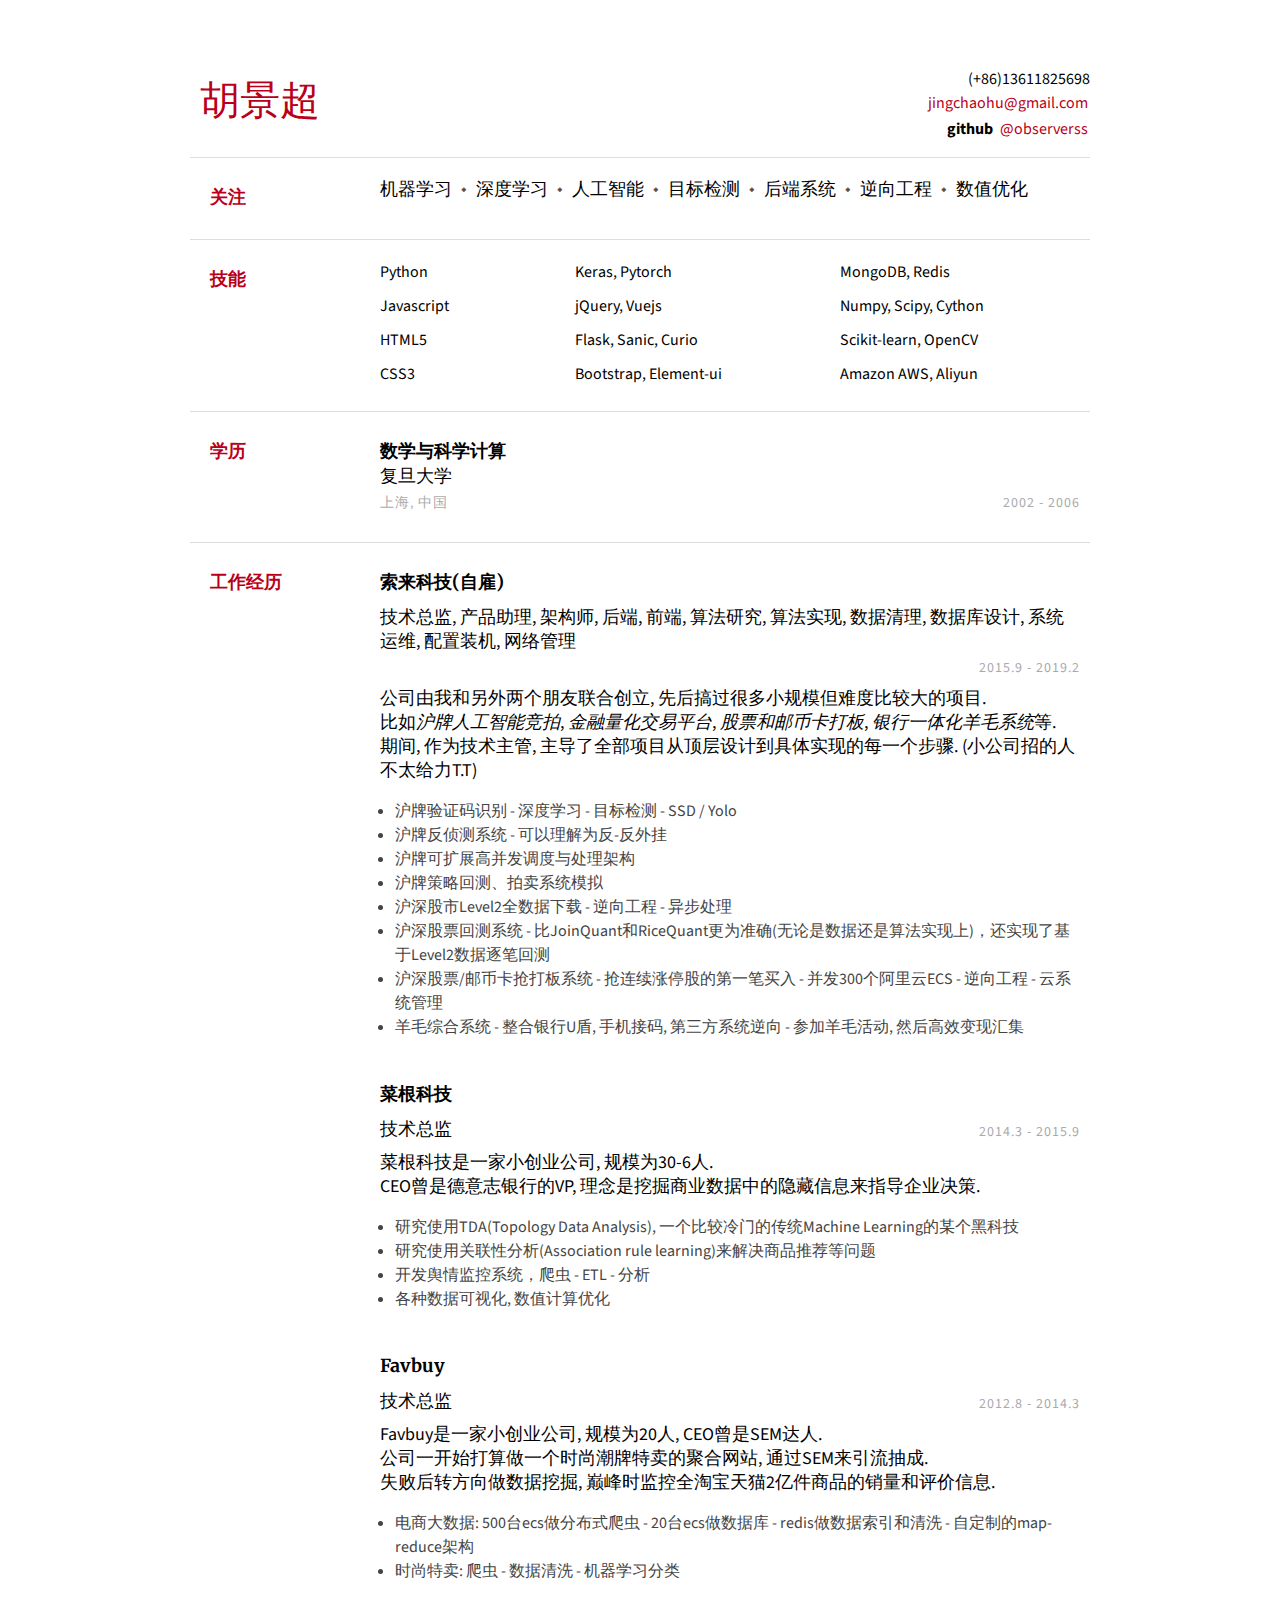
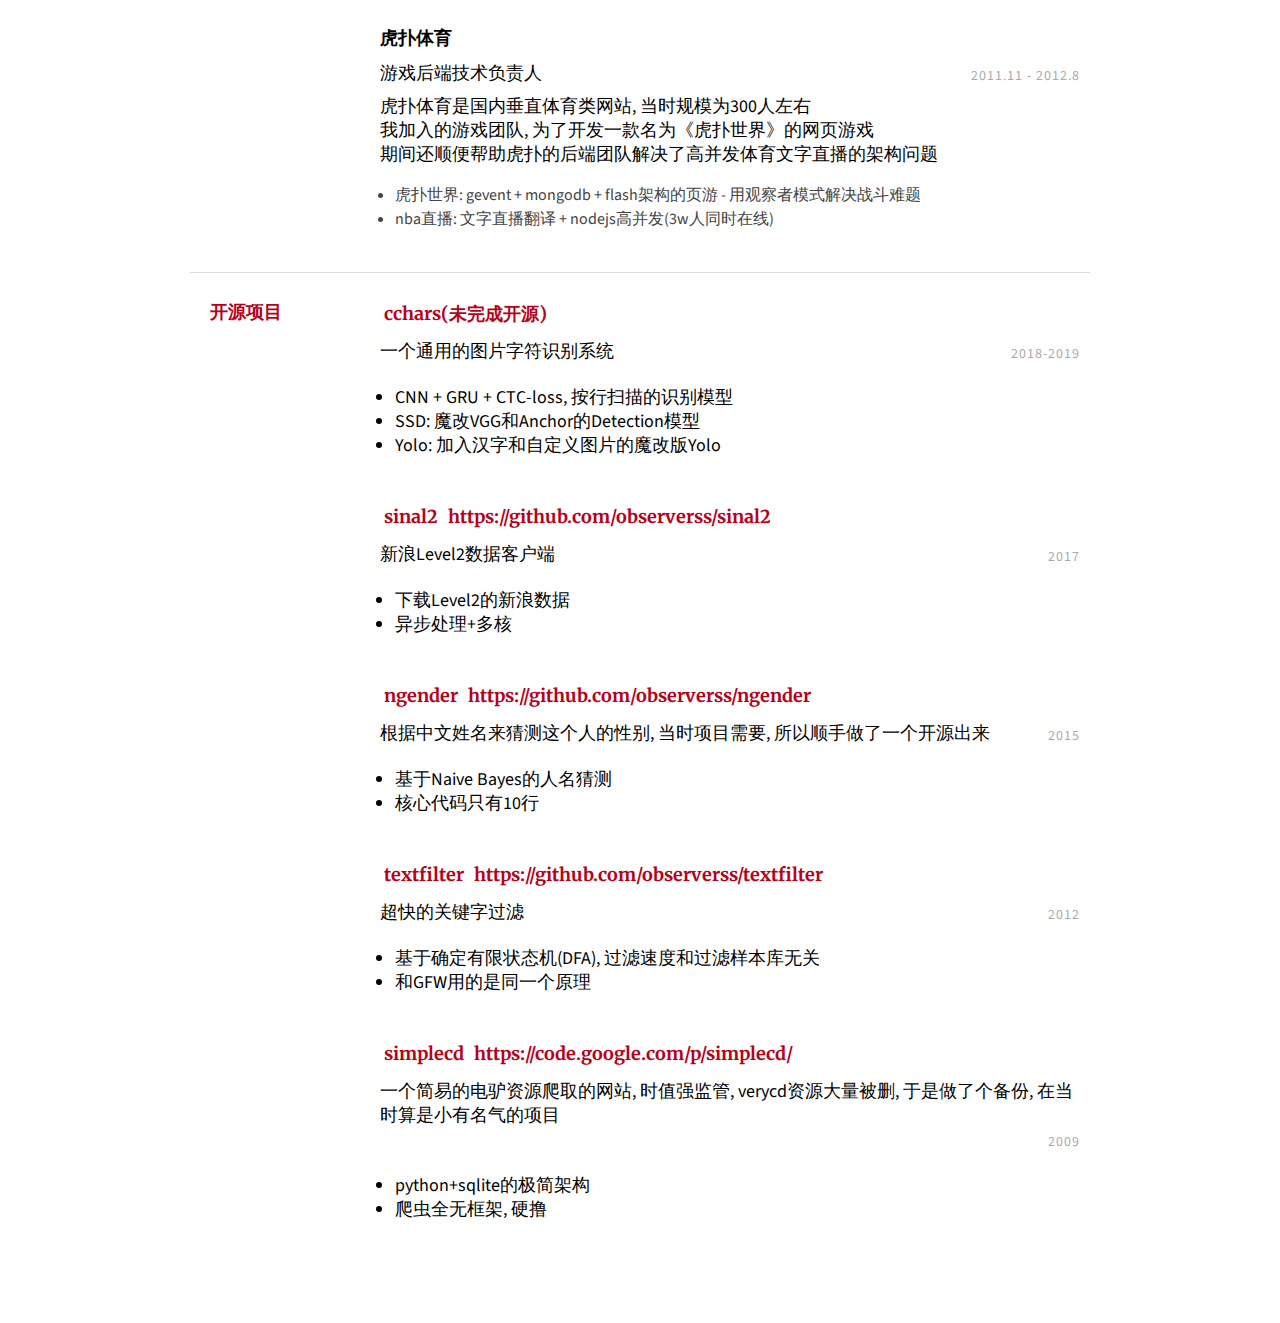
==== index.html @ ae545321 "add resume" ====
<!doctype html>
<html lang="en">

<head>
    <meta charset="UTF-8">
    <title>胡景超 - 简历</title>
    <link rel="stylesheet" href="stylecn.css">
    <link href="https://fonts.googleapis.com/css?family=Merriweather:300,400,700|Source+Sans+Pro:400,400i"
        rel="stylesheet">

<body>
    <div class="page">
        <div class="section row">
            <h1 class="col"><span style="font-weight:500">胡景超</span></h1>
            <div class="contact-info col-right">
                <div>(+86)13611825698</div>
                <div><a href="mailto:jingchaohu@gmail.com">jingchaohu@gmail.com</a></div>
                <div><span style="font-weight:700">github</span> <a href="https://github.com/observerss"
                        target="_blank">@observerss</a></div>
            </div>
        </div>
        <div class="section row">
            <h2 class="col">关注</h2>
            <div class="section-text col-right">
                <span class="key">机器学习</span>
                <span class="key">深度学习</span>
                <span class="key">人工智能</span>
                <span class="key">目标检测</span>
                <span class="key">后端系统</span>
                <span class="key">逆向工程</span>
                <span class="key">数值优化</span>
            </div>
        </div>
        <div class="section row">
            <h2 class="col">技能</h2>
            <div class="section-text col-right row">
                <ul class="skills" style="width:25%">
                    <li>Python</li>
                    <li>Javascript</li>
                    <li>HTML5</li>
                    <li>CSS3</li>
                </ul>
                <ul class="skills" style="width:35%">
                    <li>Keras, Pytorch</li>
                    <li>jQuery, Vuejs</li>
                    <li>Flask, Sanic, Curio</li>
                    <li>Bootstrap, Element-ui</li>

                </ul>
                <ul class="skills">
                    <li>MongoDB, Redis</li>
                    <li>Numpy, Scipy, Cython</li>
                    <li>Scikit-learn, OpenCV</li>
                    <li>Amazon AWS, Aliyun</li>
                </ul>
            </div>
        </div>
        <div class="section row">
            <h2 class="col">学历</h2>
            <div class="section-text col-right">
                <h3>数学与科学计算</h3>
                <div>复旦大学</div>
                <div class="row">
                    <div class="col light">上海, 中国</div>
                    <div class="col-right light">2002 - 2006</div>
                </div>
            </div>
        </div>
        <div class="section row">
            <h2 class="col">工作经历</h2>
            <div class="section-text col-right">
                <div class="row">
                    <div class="col">
                        <h3>索来科技(自雇)</h3>
                    </div>
                </div>
                <div class="row subsection">
                    <div class="emph col">技术总监, 产品助理, 架构师, 后端, 前端, 算法研究, 算法实现, 数据清理, 数据库设计, 系统运维, 配置装机, 网络管理</div>
                    <div class="col-right light">2015.9 - 2019.2</div>
                </div>
                <div class="row">
                    公司由我和另外两个朋友联合创立, 先后搞过很多小规模但难度比较大的项目.<br>
                    比如<i>沪牌人工智能竞拍</i>, <i>金融量化交易平台</i>, <i>股票和邮币卡打板</i>, <i>银行一体化羊毛系统</i>等.<br>
                    期间, 作为技术主管, 主导了全部项目从顶层设计到具体实现的每一个步骤. (小公司招的人不太给力T.T)
                </div>
                <ul class="desc">
                    <li>沪牌验证码识别 - 深度学习 - 目标检测 - SSD / Yolo</li>
                    <li>沪牌反侦测系统 - 可以理解为反-反外挂</li>
                    <li>沪牌可扩展高并发调度与处理架构</li>
                    <li>沪牌策略回测、拍卖系统模拟</li>
                    <li>沪深股市Level2全数据下载 - 逆向工程 - 异步处理</li>
                    <li>沪深股票回测系统 - 比JoinQuant和RiceQuant更为准确(无论是数据还是算法实现上)，还实现了基于Level2数据逐笔回测</li>
                    <li>沪深股票/邮币卡抢打板系统 - 抢连续涨停股的第一笔买入 - 并发300个阿里云ECS - 逆向工程 - 云系统管理</li>
                    <li>羊毛综合系统 - 整合银行U盾, 手机接码, 第三方系统逆向 - 参加羊毛活动, 然后高效变现汇集</li>
                </ul>
            </div>

            <div class="section-text col-right">
                <div class="row">
                    <div class="col">
                        <h3>菜根科技</h3>
                    </div>
                </div>
                <div class="row subsection">
                    <div class="emph col">技术总监</div>
                    <div class="col-right light">2014.3 - 2015.9</div>
                </div>
                <div class="row">
                    菜根科技是一家小创业公司, 规模为30-6人.<br>
                    CEO曾是德意志银行的VP, 理念是挖掘商业数据中的隐藏信息来指导企业决策.
                </div>
                <ul class="desc">
                    <li>研究使用TDA(Topology Data Analysis), 一个比较冷门的传统Machine Learning的某个黑科技</li>
                    <li>研究使用关联性分析(Association rule learning)来解决商品推荐等问题</li>
                    <li>开发舆情监控系统，爬虫 - ETL - 分析</li>
                    <li>各种数据可视化, 数值计算优化</li>
                </ul>
            </div>

            <div class="section-text col-right">
                <div class="row">
                    <div class="col">
                        <h3>Favbuy</h3>
                    </div>
                </div>
                <div class="row subsection">
                    <div class="emph col">技术总监</div>
                    <div class="col-right light">2012.8 - 2014.3</div>
                </div>
                <div class="row">
                    Favbuy是一家小创业公司, 规模为20人, CEO曾是SEM达人. <br>
                    公司一开始打算做一个时尚潮牌特卖的聚合网站, 通过SEM来引流抽成. <br>
                    失败后转方向做数据挖掘, 巅峰时监控全淘宝天猫2亿件商品的销量和评价信息.
                </div>
                <ul class="desc">
                    <li>电商大数据: 500台ecs做分布式爬虫 - 20台ecs做数据库 - redis做数据索引和清洗 - 自定制的map-reduce架构</li>
                    <li>时尚特卖: 爬虫 - 数据清洗 - 机器学习分类</li>
                </ul>
            </div>

            <div class="section-text col-right">
                <div class="row">
                    <div class="col">
                        <h3>虎扑体育</h3>
                    </div>
                </div>
                <div class="row subsection">
                    <div class="emph col">游戏后端技术负责人</div>
                    <div class="col-right light">2011.11 - 2012.8</div>
                </div>
                <div class="row">
                    虎扑体育是国内垂直体育类网站, 当时规模为300人左右<br>
                    我加入的游戏团队, 为了开发一款名为《虎扑世界》的网页游戏<br>
                    期间还顺便帮助虎扑的后端团队解决了高并发体育文字直播的架构问题
                </div>
                <ul class="desc">
                    <li>虎扑世界: gevent + mongodb + flash架构的页游 - 用观察者模式解决战斗难题</li>
                    <li>nba直播: 文字直播翻译 + nodejs高并发(3w人同时在线)</li>
                </ul>
            </div>
        </div>
        <div class="section row">
            <h2 class="col">开源项目</h2>
            <div class="section-text col-right">
                <h3><a href="https://github.com/observerss/cchars">cchars(未完成开源)</a></h3>
                <div class="row subsection">
                    <div class="emph col">一个通用的图片字符识别系统</div>
                    <div class="col-right light">2018-2019</div>
                </div>
                <ul>
                    <li>CNN + GRU + CTC-loss, 按行扫描的识别模型</li>
                    <li>SSD: 魔改VGG和Anchor的Detection模型</li>
                    <li>Yolo: 加入汉字和自定义图片的魔改版Yolo</li>
                </ul>
            </div>

            <div class="section-text col-right">
                <h3><a href="https://github.com/observerss/sinal2">sinal2</a>
                    <a>https://github.com/observerss/sinal2</a>
                </h3>
                <div class="row subsection">
                    <div class="emph col">新浪Level2数据客户端</div>
                    <div class="col-right light">2017</div>
                </div>
                <ul>
                    <li>下载Level2的新浪数据</li>
                    <li>异步处理+多核</li>
                </ul>
            </div>

            <div class="section-text col-right">
                <h3><a href="https://github.com/observerss/ngender">ngender</a>
                    <a>https://github.com/observerss/ngender</a>
                </h3>
                <div class="row subsection">
                    <div class="emph col">根据中文姓名来猜测这个人的性别, 当时项目需要, 所以顺手做了一个开源出来</div>
                    <div class="col-right light">2015</div>
                </div>
                <ul>
                    <li>基于Naive Bayes的人名猜测</li>
                    <li>核心代码只有10行</li>
                </ul>
            </div>

            <div class="section-text col-right">
                <h3><a href="https://github.com/observerss/textfilter" target="_blank">textfilter</a>
                    <a>https://github.com/observerss/textfilter</a></h3>
                <div class="row subsection">
                    <div class="emph col">超快的关键字过滤</div>
                    <div class="col-right light">2012</div>
                </div>
                <ul>
                    <li>基于确定有限状态机(DFA), 过滤速度和过滤样本库无关</li>
                    <li>和GFW用的是同一个原理</li>
                </ul>
            </div>

            <div class="section-text col-right">
                <h3><a href="https://code.google.com/p/simplecd/" target="_blank">simplecd</a>
                    <a>https://code.google.com/p/simplecd/</a></h3>
                <div class="row subsection">
                    <div class="emph col">一个简易的电驴资源爬取的网站, 时值强监管, verycd资源大量被删, 于是做了个备份, 在当时算是小有名气的项目</div>
                    <div class="col-right light">2009</div>
                </div>
                <ul>
                    <li>python+sqlite的极简架构</li>
                    <li>爬虫全无框架, 硬撸</li>
                </ul>
            </div>

        </div>
    </div>
</body>

</html>
---- stylecn.css ----
body { margin: 0;
       padding: 0;
       background-color: #fff font-size: 12px;
       font-family: 'FZLanTingHeiS-R-GB', 'Source Sans Pro', sans-serif;
       -webkit-font-smoothing: subpixel-antialiased;
}
* { box-sizing: border-box;
    -moz-box-sizing: border-box;
}

/*
 Primary Rules
*/
h1 { font-weight: 300;
     margin: 5px 0 0;
     font-size: 40px;
     color:#ba0018;
     padding: 0 10px 10px;
     border-radius:2px;
    font-family: 'FZLanTingHeiS-R-GB', 'Merriweather', serif;
}
h2 { color: #ba0018;
     width: 150px;
     font-size: 18px;
     padding-left: 20px;
     padding-top: 12px;
     font-weight:700;
     font-family: 'FZLanTingHeiS-R-GB', 'Merriweather', serif;
}
h3 { font-size: 18px;
     font-weight: bold;
     margin-bottom: 0;
     line-height: 28px;
     font-family: 'FZLanTingHeiS-R-GB', 'Merriweather', serif;
}
h2, h3 { margin-top: 5px }
a { color: #ba0018;
    display: inline-block;
    text-decoration: none;
    padding:2px 4px;
    border-radius:2px;
    margin-right:-2px;
}
a:hover {
  background-color:#ba0018;
  color:#fff;
}
.key:first-child { margin-left: 0 }
.key { margin: 0 10px;
       position: relative;
}
.key::before { content: '◆';
               position: absolute;
               left: -15px;
               color: #555;
               font-size: 7pt;
}
.key:first-child::before { content: '' }
.section { border-bottom: 1px solid #ddd;
           padding: 10px 0 15px;
}
.section:last-child { border: none }
.section-text { width: 80%;
                font-size: 18px;
                line-height: 24px;
                margin: 10px 0 10px;
                padding: 0 10px;
}
.subsection { margin: 10px 0 5px }
.desc { font-size: 16px; font-family: 'Source Sans Pro', sans-serif; color:#444;}
.contact-info { font-size: 16px;
                text-align: right;
}
.light { color: #aaa;letter-spacing:1px;
         font-size: 14px;
         line-height:28px;
         font-family: 'Source Sans Pro', sans-serif;
         text-transform:uppercase;
}
ul{
  padding-left:15px;
}

ul.skills{
  float:left;
  width:30%;
  padding-left:0px;
  margin: 0 20px 0 0;
}

ul.skills li{
  list-style: none;
  font-size:16px;
  margin-bottom:10px;
}

ul.skills li:last-child{
  margin:0;
}

/*
 Float Rules
*/
.row:before, .row:after { content: "";
                          display: table;
}
.row:after { clear: both }
.col { float: left }
.col-right { float: right }

/*
 Page Rules
*/
.page { width: 1000px;
        min-height: 29.7cm;
        margin: 1cm auto;

        background: white;
        padding: 20px 50px;
}
.subpage { padding: 1cm;
           border: 1px red solid;
           height: 297mm;
}

@page { size: A4;
        margin: 0;
}

@media print {
    .page { margin: 0;
            border: initial;
            border-radius: initial;
            width: initial;
            min-height: initial;
            box-shadow: initial;
            background: initial;
            page-break-after: always;
    }
    .page-break{
      page-break-before: always;
      padding-top:30px;
    }

    body { font-size: 12pt;}
    h1{
      font-size: 23pt;
    }

    h2{
      font-size:10pt;
      width: 3cm;
      padding-left: 10px;
    }

    h3 { font-size: 10pt; line-height:11pt}

    .section-text { font-size: 9pt; line-height: 14pt; }

    .light { font-size: 7.5pt; line-height:12pt; color:#ddd; }
    
    .page { width: 21cm }
    ul {margin:5px 0 0}
    .section { padding: 5px 0 8px }
    .section-text { width: 15cm; margin: 5px 0 5px;}
    .subsection { margin: 5px 0 0 }
    .desc { font-size: 9pt }
    
    .contact-info { font-size: 9pt}
    
    ul.skills{margin: 0 10px 0 0;}
    ul.skills li{ font-size: 9pt; margin-bottom:0}

}
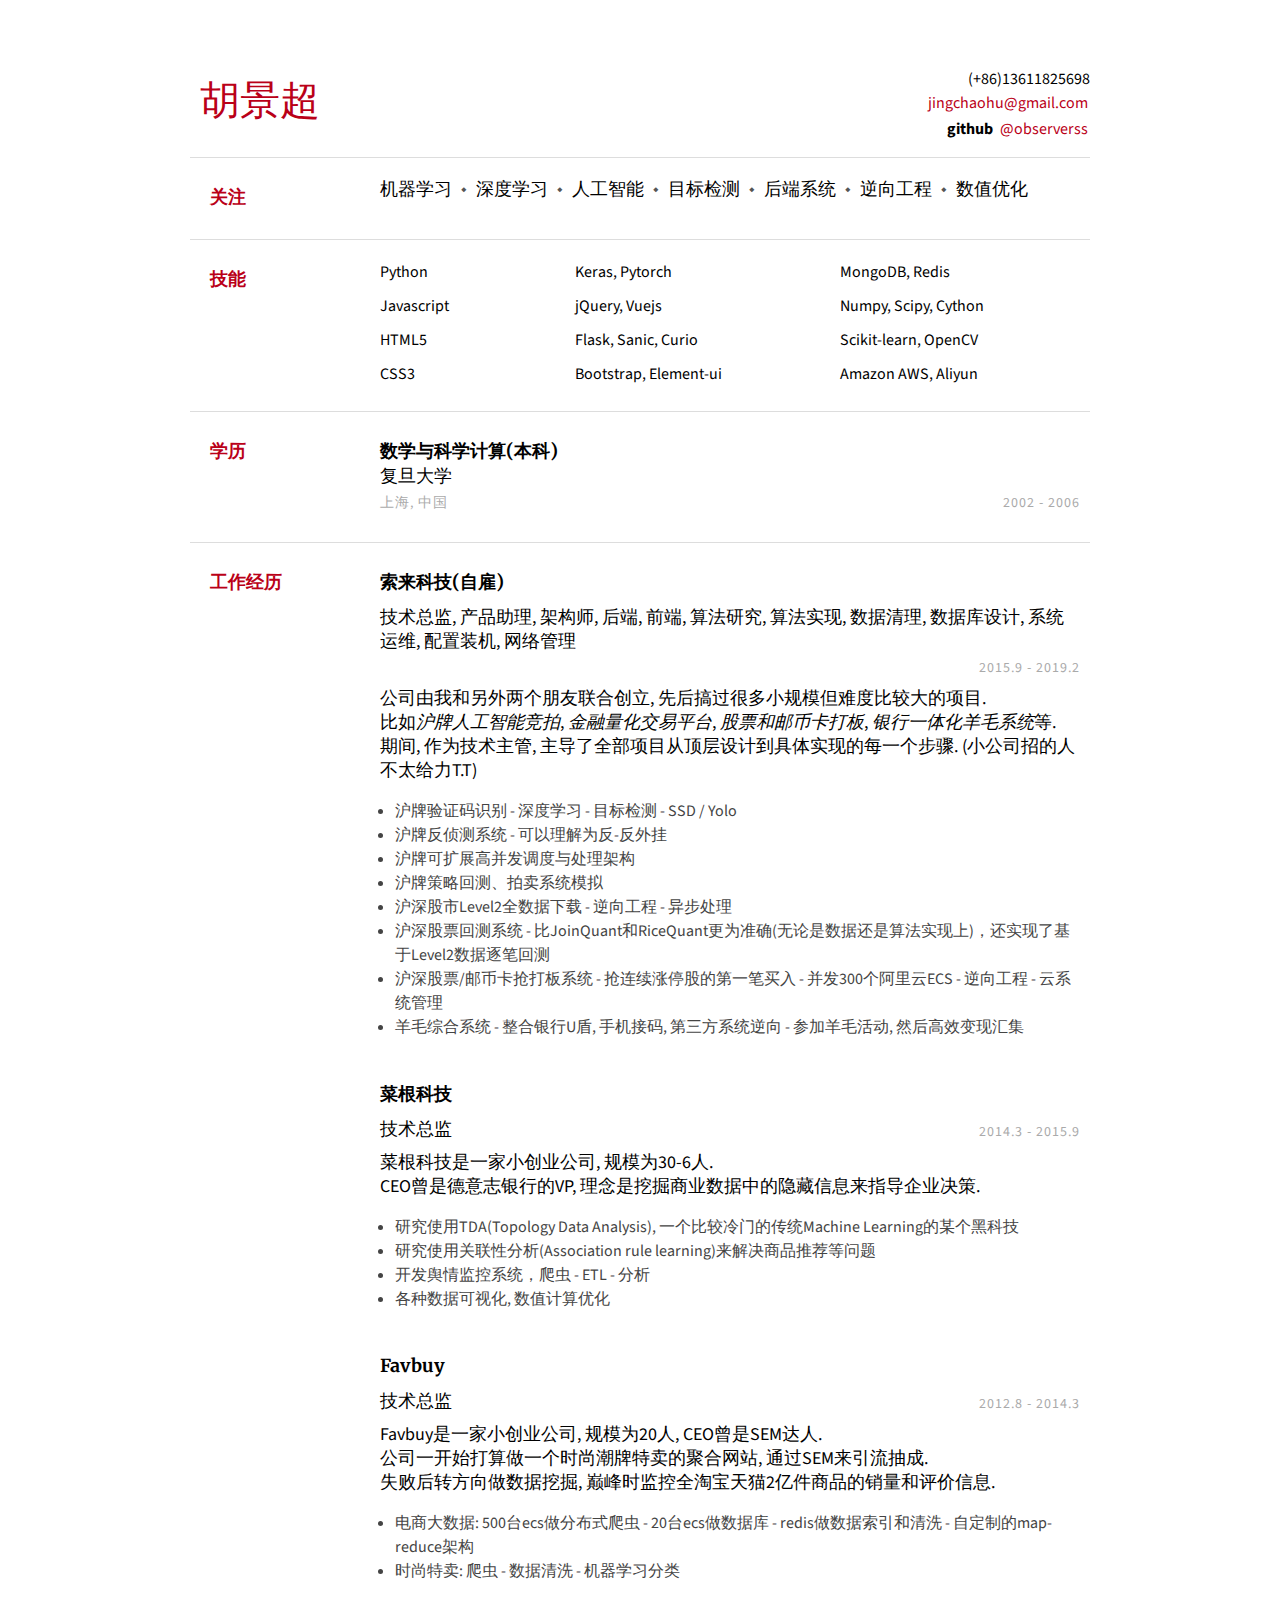
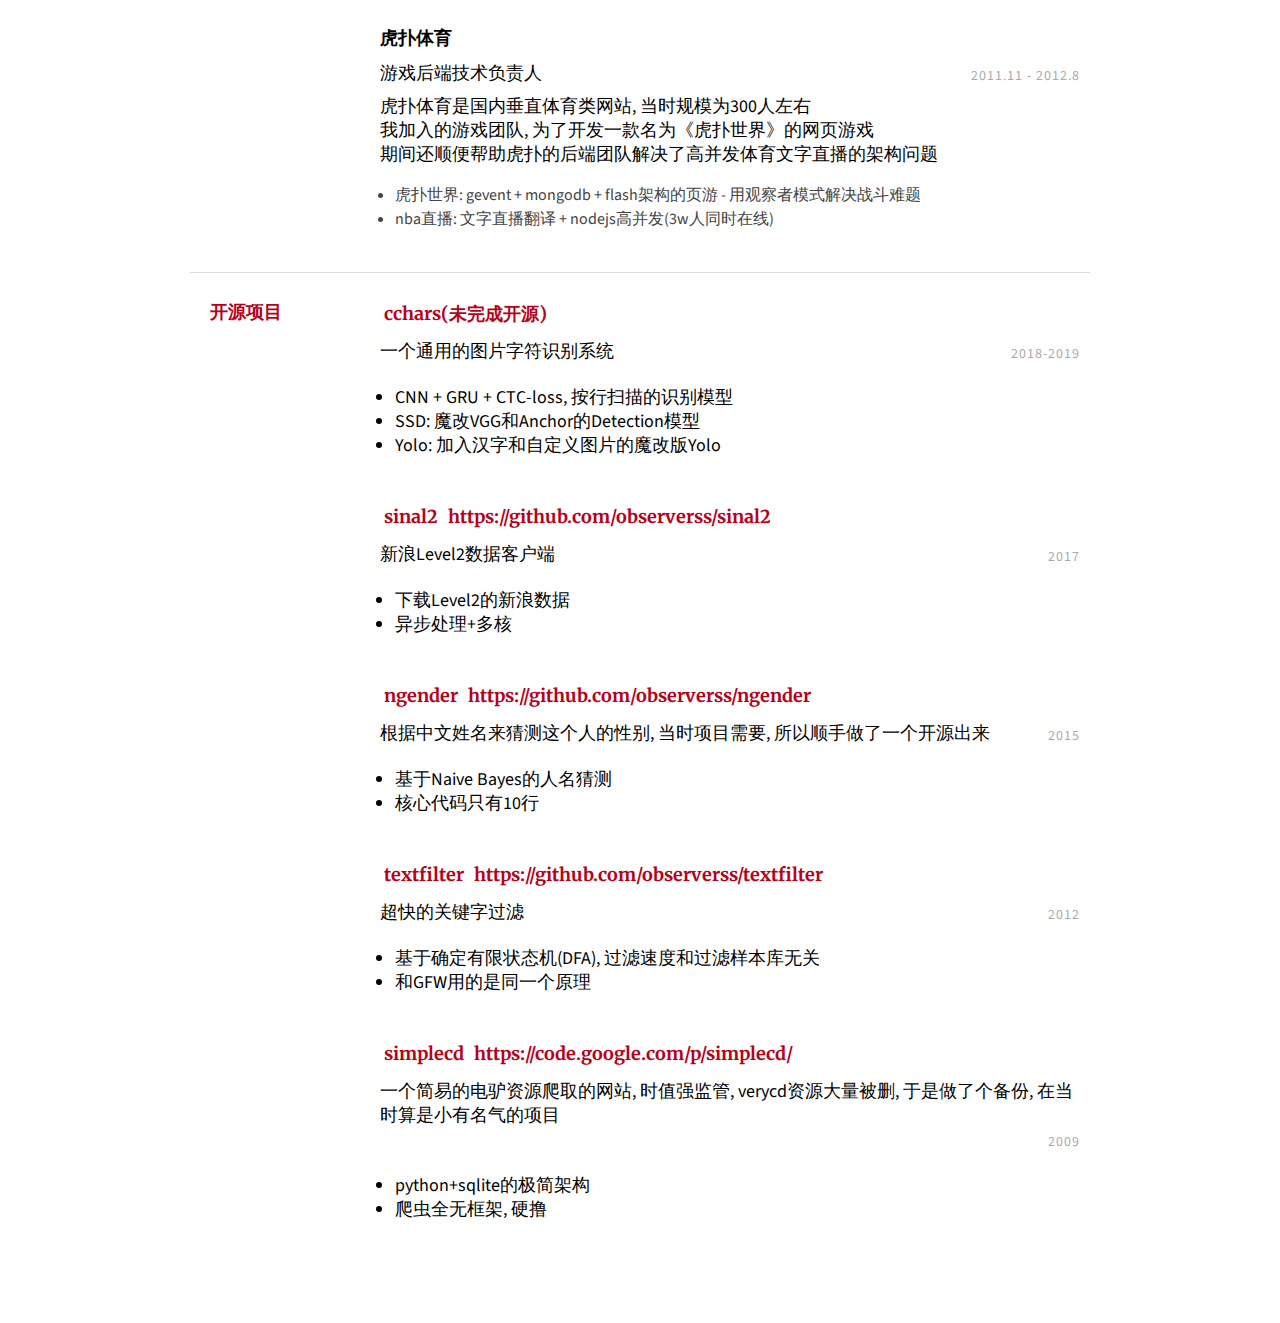
==== commit 8b8fe0e5: "add bachelor degree" ====
--- a/index.html
+++ b/index.html
@@ -58,7 +58,7 @@
         <div class="section row">
             <h2 class="col">学历</h2>
             <div class="section-text col-right">
-                <h3>数学与科学计算</h3>
+                <h3>数学与科学计算(本科)</h3>
                 <div>复旦大学</div>
                 <div class="row">
                     <div class="col light">上海, 中国</div>
